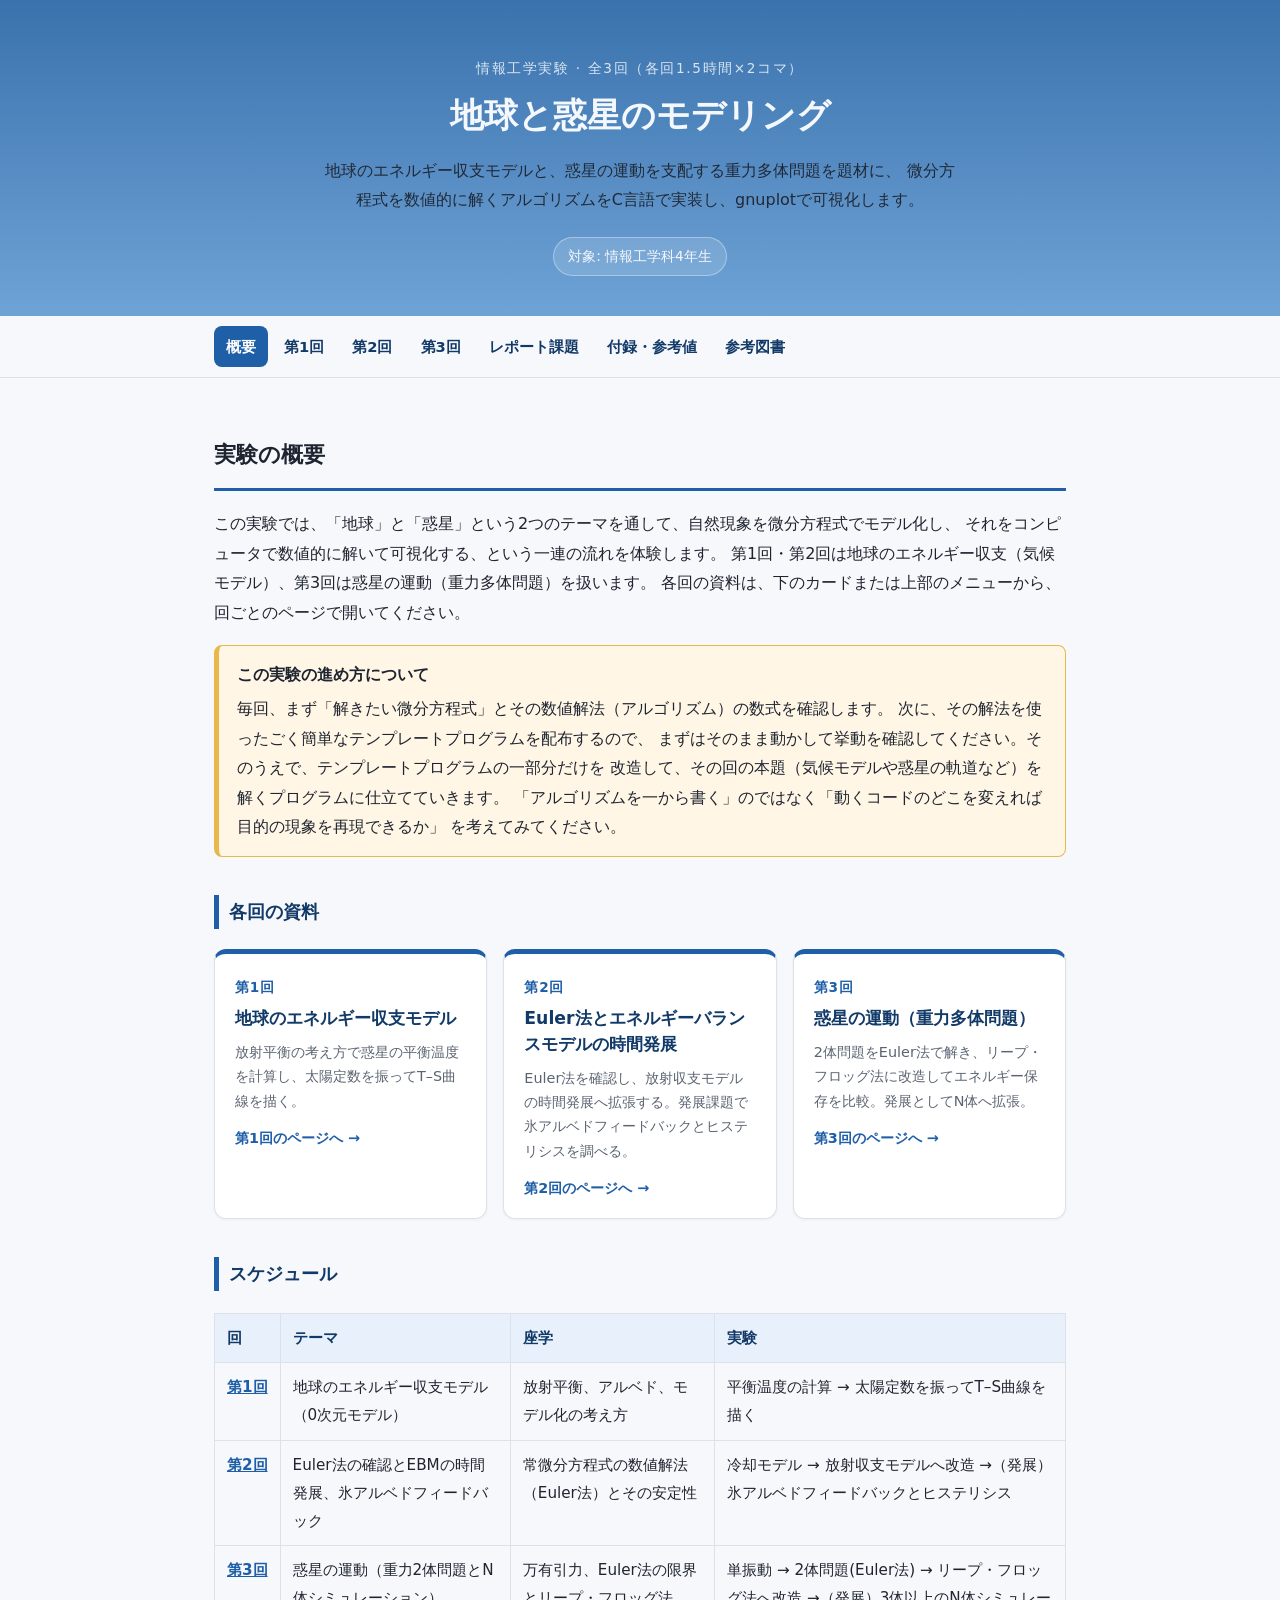
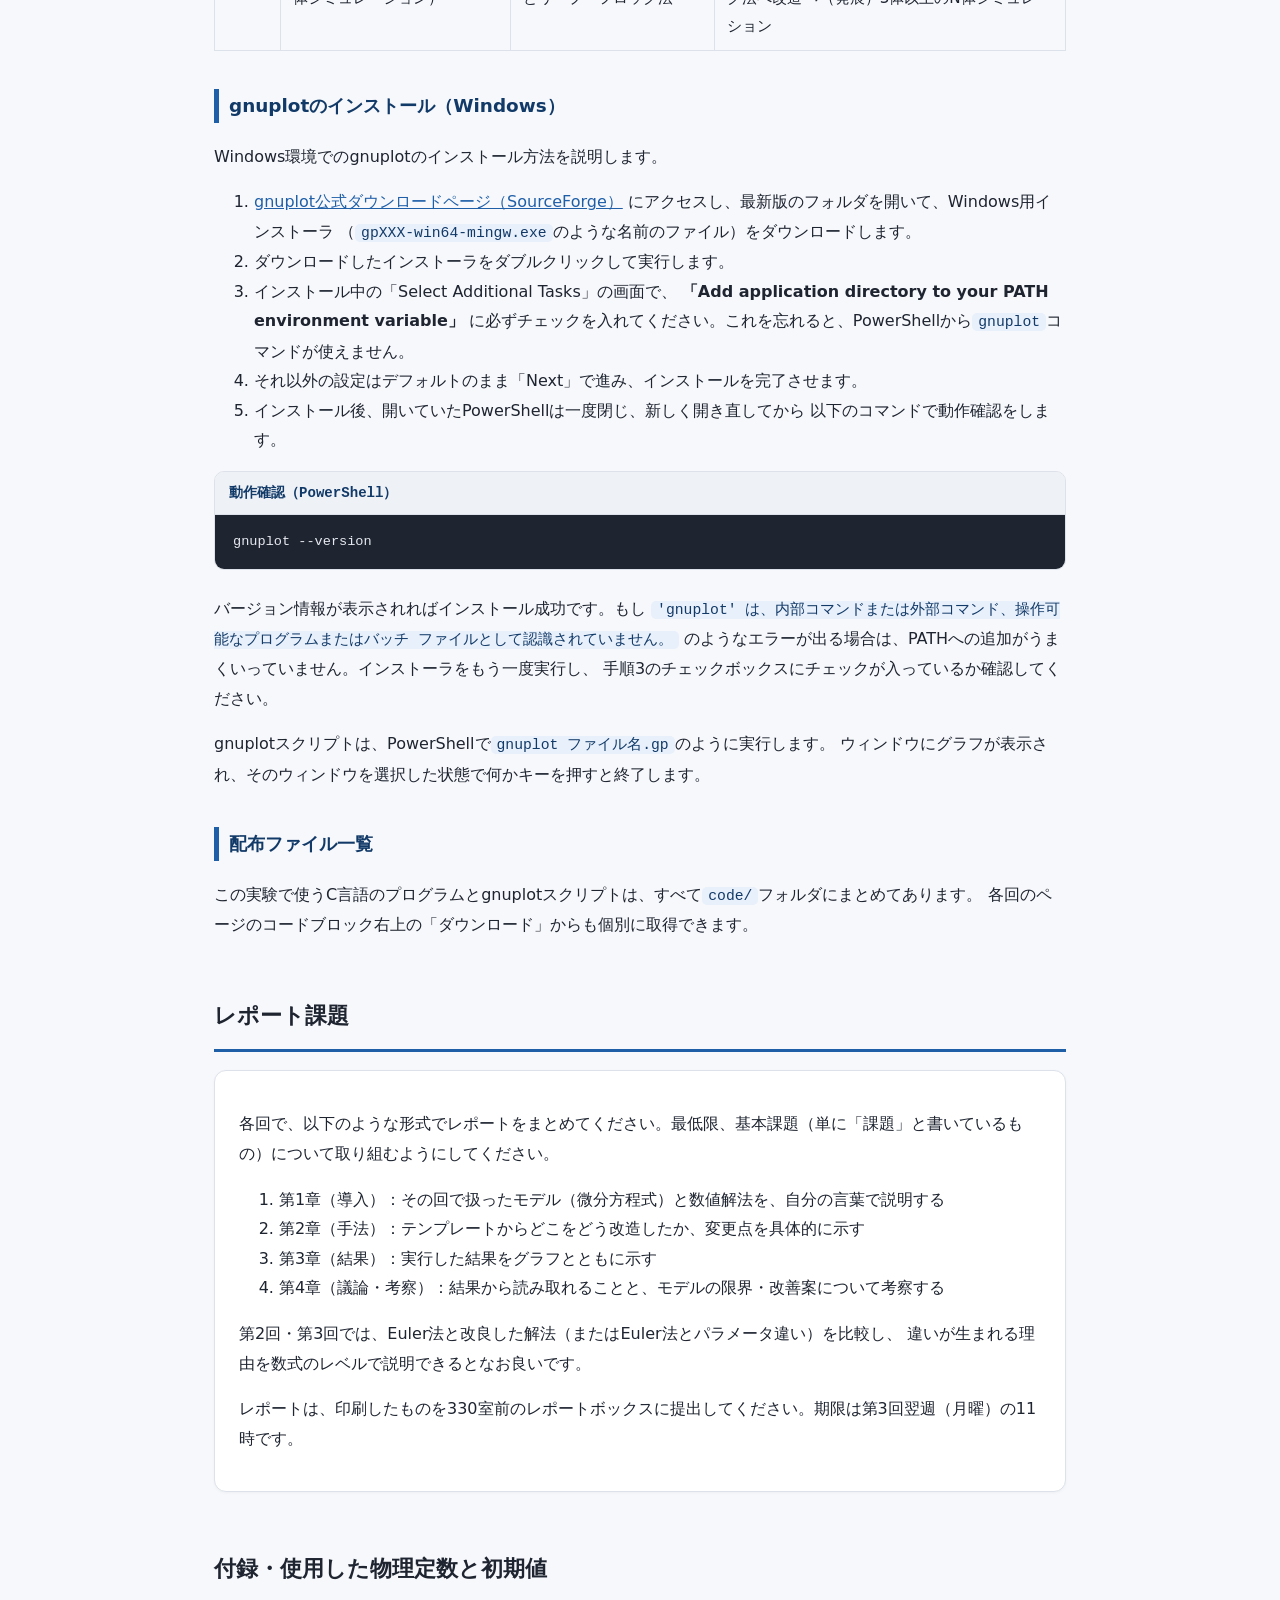
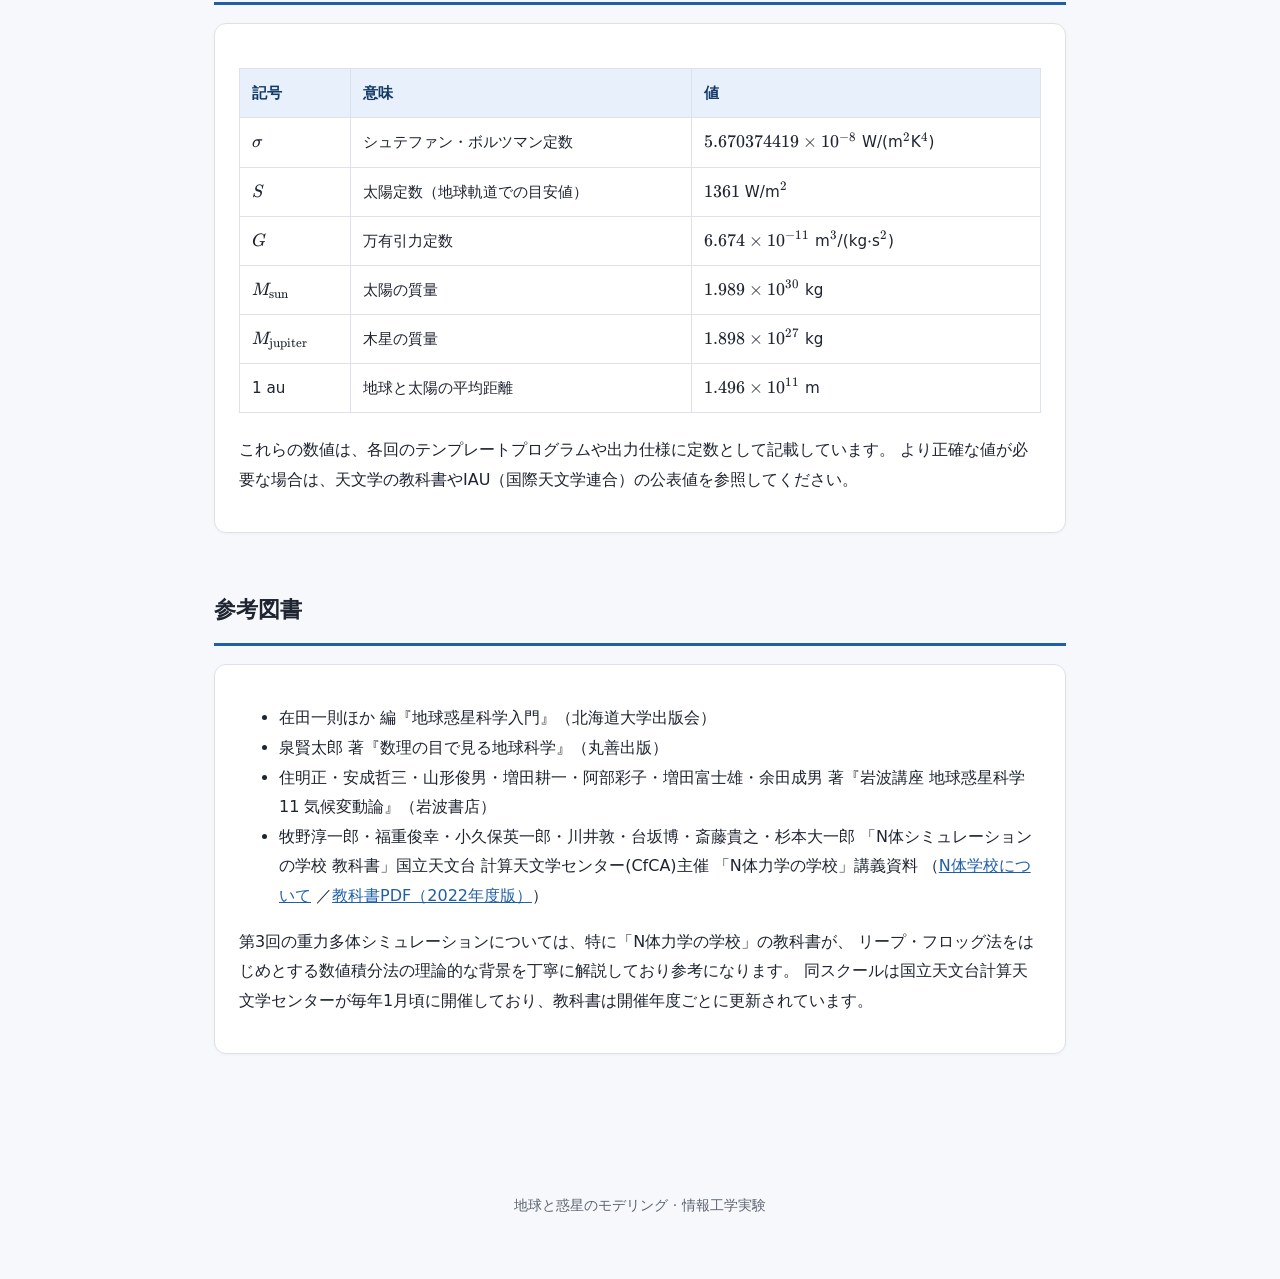
==== index.html @ ea616548 "first commit" ====
<!doctype html>
<html lang="ja">
<head>
<meta charset="UTF-8">
<meta name="viewport" content="width=device-width, initial-scale=1.0">
<title>地球と惑星のモデリング | 情報工学実験</title>
<meta name="description" content="情報工学科4年生向け「情報工学実験」全3回：地球と惑星のモデリング。C言語での数値シミュレーションとgnuplotによる可視化。">
<link rel="stylesheet" href="style.css">
<link rel="stylesheet" href="vendor/katex/katex.min.css">
</head>
<body>

<header class="hero">
  <div class="kicker">情報工学実験 &middot; 全3回（各回1.5時間&times;2コマ）</div>
  <h1>地球と惑星のモデリング</h1>
  <p class="lead">
    地球のエネルギー収支モデルと、惑星の運動を支配する重力多体問題を題材に、
    微分方程式を数値的に解くアルゴリズムをC言語で実装し、gnuplotで可視化します。
  </p>
  <div class="meta-badges">
    <span>対象: 情報工学科4年生</span>
  </div>
</header>

<nav class="toc">
  <ul>
    <li><a href="index.html" aria-current="page">概要</a></li>
    <li><a href="day1.html">第1回</a></li>
    <li><a href="day2.html">第2回</a></li>
    <li><a href="day3.html">第3回</a></li>
    <li><a href="index.html#report">レポート課題</a></li>
    <li><a href="index.html#reference">付録・参考値</a></li>
    <li><a href="index.html#books">参考図書</a></li>
  </ul>
</nav>

<div class="wrap">

<section id="overview" class="overview">
  <h2>実験の概要</h2>

  <p>
    この実験では、「地球」と「惑星」という2つのテーマを通して、自然現象を微分方程式でモデル化し、
    それをコンピュータで数値的に解いて可視化する、という一連の流れを体験します。
    第1回・第2回は地球のエネルギー収支（気候モデル）、第3回は惑星の運動（重力多体問題）を扱います。
    各回の資料は、下のカードまたは上部のメニューから、回ごとのページで開いてください。
  </p>

  <div class="point-box">
    <span class="label">この実験の進め方について</span>
    毎回、まず「解きたい微分方程式」とその数値解法（アルゴリズム）の数式を確認します。
    次に、その解法を使ったごく簡単なテンプレートプログラムを配布するので、
    まずはそのまま動かして挙動を確認してください。そのうえで、テンプレートプログラムの一部分だけを
    改造して、その回の本題（気候モデルや惑星の軌道など）を解くプログラムに仕立てていきます。
    「アルゴリズムを一から書く」のではなく「動くコードのどこを変えれば目的の現象を再現できるか」
    を考えてみてください。
  </div>

  <h3>各回の資料</h3>
  <div class="day-cards">
    <a class="day-card" href="day1.html">
      <span class="day-card-num">第1回</span>
      <span class="day-card-title">地球のエネルギー収支モデル</span>
      <span class="day-card-desc">放射平衡の考え方で惑星の平衡温度を計算し、太陽定数を振ってT–S曲線を描く。</span>
      <span class="day-card-go">第1回のページへ &rarr;</span>
    </a>
    <a class="day-card" href="day2.html">
      <span class="day-card-num">第2回</span>
      <span class="day-card-title">Euler法とエネルギーバランスモデルの時間発展</span>
      <span class="day-card-desc">Euler法を確認し、放射収支モデルの時間発展へ拡張する。発展課題で氷アルベドフィードバックとヒステリシスを調べる。</span>
      <span class="day-card-go">第2回のページへ &rarr;</span>
    </a>
    <a class="day-card" href="day3.html">
      <span class="day-card-num">第3回</span>
      <span class="day-card-title">惑星の運動（重力多体問題）</span>
      <span class="day-card-desc">2体問題をEuler法で解き、リープ・フロッグ法に改造してエネルギー保存を比較。発展としてN体へ拡張。</span>
      <span class="day-card-go">第3回のページへ &rarr;</span>
    </a>
  </div>

  <h3>スケジュール</h3>
  <table class="schedule">
    <tr>
      <th>回</th><th>テーマ</th><th>座学</th><th>実験</th>
    </tr>
    <tr>
      <td><a href="day1.html">第1回</a></td>
      <td>地球のエネルギー収支モデル（0次元モデル）</td>
      <td>放射平衡、アルベド、モデル化の考え方</td>
      <td>平衡温度の計算 &rarr; 太陽定数を振ってT–S曲線を描く</td>
    </tr>
    <tr>
      <td><a href="day2.html">第2回</a></td>
      <td>Euler法の確認とEBMの時間発展、氷アルベドフィードバック</td>
      <td>常微分方程式の数値解法（Euler法）とその安定性</td>
      <td>冷却モデル &rarr; 放射収支モデルへ改造 &rarr;（発展）氷アルベドフィードバックとヒステリシス</td>
    </tr>
    <tr>
      <td><a href="day3.html">第3回</a></td>
      <td>惑星の運動（重力2体問題とN体シミュレーション）</td>
      <td>万有引力、Euler法の限界とリープ・フロッグ法</td>
      <td>単振動 &rarr; 2体問題(Euler法) &rarr; リープ・フロッグ法へ改造 &rarr;（発展）3体以上のN体シミュレーション</td>
    </tr>
  </table>

  <h3>gnuplotのインストール（Windows）</h3>
  <p>
      Windows環境でのgnuplotのインストール方法を説明します。
  </p>
  <ol>
    <li>
      <a href="https://sourceforge.net/projects/gnuplot/files/gnuplot/" target="_blank" rel="noopener">gnuplot公式ダウンロードページ（SourceForge）</a>
      にアクセスし、最新版のフォルダを開いて、Windows用インストーラ
      （<code>gpXXX-win64-mingw.exe</code>のような名前のファイル）をダウンロードします。
    </li>
    <li>ダウンロードしたインストーラをダブルクリックして実行します。</li>
    <li>
      インストール中の「Select Additional Tasks」の画面で、
      <strong>「Add application directory to your PATH environment variable」</strong>
      に必ずチェックを入れてください。これを忘れると、PowerShellから<code>gnuplot</code>コマンドが使えません。
    </li>
    <li>それ以外の設定はデフォルトのまま「Next」で進み、インストールを完了させます。</li>
    <li>
      インストール後、開いていたPowerShellは一度閉じ、新しく開き直してから
      以下のコマンドで動作確認をします。
    </li>
  </ol>
  <div class="code-file">
    <div class="code-file-header"><code>動作確認（PowerShell）</code></div>
    <pre><code>gnuplot --version</code></pre>
  </div>
  <p>
    バージョン情報が表示されればインストール成功です。もし
    <code>'gnuplot' は、内部コマンドまたは外部コマンド、操作可能なプログラムまたはバッチ ファイルとして認識されていません。</code>
    のようなエラーが出る場合は、PATHへの追加がうまくいっていません。インストーラをもう一度実行し、
    手順3のチェックボックスにチェックが入っているか確認してください。
  </p>
  <p>
    gnuplotスクリプトは、PowerShellで<code>gnuplot ファイル名.gp</code>のように実行します。
    ウィンドウにグラフが表示され、そのウィンドウを選択した状態で何かキーを押すと終了します。
  </p>

  <h3>配布ファイル一覧</h3>
  <p>
    この実験で使うC言語のプログラムとgnuplotスクリプトは、すべて<code>code/</code>フォルダにまとめてあります。
    各回のページのコードブロック右上の「ダウンロード」からも個別に取得できます。
  </p>
</section>

<section id="report" class="reference">
  <h2>レポート課題</h2>
  <div class="card">
    <p>各回で、以下のような形式でレポートをまとめてください。最低限、基本課題（単に「課題」と書いているもの）について取り組むようにしてください。</p>
    <ol>
      <li>第1章（導入）：その回で扱ったモデル（微分方程式）と数値解法を、自分の言葉で説明する</li>
      <li>第2章（手法）：テンプレートからどこをどう改造したか、変更点を具体的に示す</li>
      <li>第3章（結果）：実行した結果をグラフとともに示す</li>
      <li>第4章（議論・考察）：結果から読み取れることと、モデルの限界・改善案について考察する</li>
    </ol>
    <p>
      第2回・第3回では、Euler法と改良した解法（またはEuler法とパラメータ違い）を比較し、
      違いが生まれる理由を数式のレベルで説明できるとなお良いです。
    </p>
    <p>
      レポートは、印刷したものを330室前のレポートボックスに提出してください。期限は第3回翌週（月曜）の11時です。
    </p>
  </div>
</section>

<section id="reference" class="reference">
  <h2>付録・使用した物理定数と初期値</h2>
  <div class="card">
    <table class="schedule">
      <tr><th>記号</th><th>意味</th><th>値</th></tr>
      <tr><td>$\sigma$</td><td>シュテファン・ボルツマン定数</td><td>$5.670374419\times10^{-8}$ W/(m$^2$K$^4$)</td></tr>
      <tr><td>$S$</td><td>太陽定数（地球軌道での目安値）</td><td>$1361$ W/m$^2$</td></tr>
      <tr><td>$G$</td><td>万有引力定数</td><td>$6.674\times10^{-11}$ m$^3$/(kg$\cdot$s$^2$)</td></tr>
      <tr><td>$M_{\text{sun}}$</td><td>太陽の質量</td><td>$1.989\times10^{30}$ kg</td></tr>
      <tr><td>$M_{\text{jupiter}}$</td><td>木星の質量</td><td>$1.898\times10^{27}$ kg</td></tr>
      <tr><td>1 au</td><td>地球と太陽の平均距離</td><td>$1.496\times10^{11}$ m</td></tr>
    </table>
    <p>
      これらの数値は、各回のテンプレートプログラムや出力仕様に定数として記載しています。
      より正確な値が必要な場合は、天文学の教科書やIAU（国際天文学連合）の公表値を参照してください。
    </p>
  </div>
</section>

<section id="books" class="reference">
  <h2>参考図書</h2>
  <div class="card">
    <ul>
      <li>在田一則ほか 編『地球惑星科学入門』（北海道大学出版会）</li>
      <li>泉賢太郎 著『数理の目で見る地球科学』（丸善出版）</li>
      <li>住明正・安成哲三・山形俊男・増田耕一・阿部彩子・増田富士雄・余田成男 著『岩波講座 地球惑星科学11 気候変動論』（岩波書店）</li>
      <li>
        牧野淳一郎・福重俊幸・小久保英一郎・川井敦・台坂博・斎藤貴之・杉本大一郎
        「N体シミュレーションの学校 教科書」国立天文台 計算天文学センター(CfCA)主催
        「N体力学の学校」講義資料
        （<a href="https://www.cfca.nao.ac.jp/content/n%E4%BD%93%E5%AD%A6%E6%A0%A1" target="_blank" rel="noopener">N体学校について</a>
        ／<a href="https://www.cfca.nao.ac.jp/files/nbody_note_fy2022v2.pdf" target="_blank" rel="noopener">教科書PDF（2022年度版）</a>）
      </li>
    </ul>
    <p>
      第3回の重力多体シミュレーションについては、特に「N体力学の学校」の教科書が、
      リープ・フロッグ法をはじめとする数値積分法の理論的な背景を丁寧に解説しており参考になります。
      同スクールは国立天文台計算天文学センターが毎年1月頃に開催しており、教科書は開催年度ごとに更新されています。
    </p>
  </div>
</section>

</div>

<footer>
  地球と惑星のモデリング &middot; 情報工学実験
</footer>

<script src="vendor/katex/katex.min.js"></script>
<script src="vendor/katex/auto-render.min.js"></script>
<script>
  document.addEventListener("DOMContentLoaded", function () {
    renderMathInElement(document.body, {
      delimiters: [
        { left: "$$", right: "$$", display: true },
        { left: "$", right: "$", display: false }
      ],
      throwOnError: false
    });
  });
</script>

</body>
</html>
---- style.css ----
:root {
  --bg: #f7f8fb;
  --bg-card: #ffffff;
  --text: #1e2430;
  --text-muted: #5b6472;
  --accent: #1f5fa8;
  --accent-dark: #123a68;
  --accent-soft: #e8f0fb;
  --border: #dde2ea;
  --code-bg: #1e2430;
  --code-text: #e6e9ef;
  --warn-bg: #fff6e5;
  --warn-border: #e8b84b;
  --task-bg: #eef7f0;
  --task-border: #4caf7d;
  --max-width: 900px;
}

* { box-sizing: border-box; }

html { scroll-behavior: smooth; }

body {
  margin: 0;
  background: var(--bg);
  color: var(--text);
  font-family: "Hiragino Sans", "Yu Gothic", "Noto Sans JP", "Segoe UI", system-ui, sans-serif;
  line-height: 1.85;
  font-size: 16px;
}

.wrap {
  max-width: var(--max-width);
  margin: 0 auto;
  padding: 0 24px 80px;
}

/* ---------- ヘッダー ---------- */
header.hero {
  padding: 56px 24px 40px;
  text-align: center;
  background: linear-gradient(180deg, #3a72ad 0%, #6ea3d6 100%);
  color: #f4f7fc;
}

header.hero .kicker {
  letter-spacing: .12em;
  font-size: .85rem;
  text-transform: uppercase;
  opacity: .85;
  margin-bottom: 10px;
}

header.hero h1 {
  margin: 0 0 14px;
  font-size: 2.1rem;
  line-height: 1.5;
}

header.hero p.lead {
  max-width: 640px;
  margin: 0 auto;
  opacity: .95;
  font-size: 1rem;
}

.meta-badges {
  display: flex;
  flex-wrap: wrap;
  gap: 10px;
  justify-content: center;
  margin-top: 22px;
}

.meta-badges span {
  background: rgba(255,255,255,.14);
  border: 1px solid rgba(255,255,255,.35);
  border-radius: 999px;
  padding: 6px 14px;
  font-size: .85rem;
}

/* 各回ページ用のコンパクトなヘッダー */
header.hero.hero-sm { padding: 34px 24px 30px; }
header.hero.hero-sm h1 { font-size: 1.7rem; margin: 10px 0 0; }
header.hero.hero-sm .day-badge {
  display: inline-block;
  background: rgba(255,255,255,.2);
  border: 1px solid rgba(255,255,255,.45);
  border-radius: 999px;
  padding: 3px 16px;
  font-size: .95rem;
  font-weight: 700;
}

/* ---------- ナビ ---------- */
nav.toc {
  position: sticky;
  top: 0;
  z-index: 10;
  background: rgba(247,248,251,.94);
  backdrop-filter: blur(6px);
  border-bottom: 1px solid var(--border);
}

nav.toc ul {
  list-style: none;
  display: flex;
  flex-wrap: wrap;
  gap: 4px;
  max-width: var(--max-width);
  margin: 0 auto;
  padding: 10px 24px;
}

nav.toc a {
  display: inline-block;
  padding: 7px 12px;
  border-radius: 8px;
  color: var(--accent-dark);
  text-decoration: none;
  font-size: .92rem;
  font-weight: 600;
}

nav.toc a:hover { background: var(--accent-soft); }
nav.toc a[aria-current="page"] {
  background: var(--accent);
  color: #fff;
}

/* ---------- 見出し ---------- */
section.overview h2, section.reference h2 {
  margin-top: 56px;
  border-bottom: 3px solid var(--accent);
  padding-bottom: 12px;
  font-size: 1.4rem;
}

h3 {
  margin-top: 38px;
  font-size: 1.15rem;
  color: var(--accent-dark);
  border-left: 5px solid var(--accent);
  padding-left: 10px;
}

section.day-page > .goal-box:first-child { margin-top: 36px; }

h4 {
  margin-top: 26px;
  font-size: 1.02rem;
  color: var(--text);
}

p { color: var(--text); }

/* ---------- カード / ボックス ---------- */
.card {
  background: var(--bg-card);
  border: 1px solid var(--border);
  border-radius: 12px;
  padding: 22px 24px;
  margin: 18px 0;
  box-shadow: 0 1px 3px rgba(20,30,60,.04);
}

.goal-box {
  background: var(--accent-soft);
  border: 1px solid #c9dcf3;
  border-radius: 12px;
  padding: 18px 22px;
  margin: 20px 0;
}
.goal-box h4 { margin-top: 0; color: var(--accent-dark); }
.goal-box ul { margin: 6px 0 0; padding-left: 1.2em; }

.point-box {
  background: var(--warn-bg);
  border: 1px solid var(--warn-border);
  border-left: 5px solid var(--warn-border);
  border-radius: 8px;
  padding: 14px 18px;
  margin: 18px 0;
}
.point-box .label { font-weight: 700; margin-bottom: 4px; display: block; }

.task-box {
  background: var(--task-bg);
  border: 1px solid var(--task-border);
  border-left: 5px solid var(--task-border);
  border-radius: 8px;
  padding: 14px 18px;
  margin: 18px 0;
}
.task-box .label { font-weight: 700; margin-bottom: 4px; display: block; color: #245a3d; }

/* ---------- 各回へのカード(トップページ) ---------- */
.day-cards {
  display: grid;
  grid-template-columns: repeat(auto-fit, minmax(250px, 1fr));
  gap: 16px;
  margin: 20px 0;
}

.day-card {
  display: block;
  background: var(--bg-card);
  border: 1px solid var(--border);
  border-top: 5px solid var(--accent);
  border-radius: 12px;
  padding: 18px 20px 16px;
  text-decoration: none;
  color: var(--text);
  box-shadow: 0 1px 3px rgba(20,30,60,.05);
  transition: transform .12s ease, box-shadow .12s ease;
}
.day-card:hover { transform: translateY(-2px); box-shadow: 0 6px 16px rgba(20,30,60,.10); }
.day-card .day-card-num { font-size: .85rem; font-weight: 700; color: var(--accent); letter-spacing: .06em; }
.day-card .day-card-title { display: block; font-size: 1.08rem; font-weight: 700; color: var(--accent-dark); line-height: 1.5; margin: 4px 0 8px; }
.day-card .day-card-desc { display: block; font-size: .9rem; color: var(--text-muted); line-height: 1.7; }
.day-card .day-card-go { display: block; margin-top: 12px; font-size: .9rem; font-weight: 700; color: var(--accent); }

/* ---------- 前へ / 次へ ---------- */
.pager {
  display: flex;
  gap: 16px;
  margin: 64px 0 0;
}
.pager a {
  flex: 1;
  display: block;
  padding: 16px 20px;
  background: var(--bg-card);
  border: 1px solid var(--border);
  border-radius: 12px;
  text-decoration: none;
  color: var(--accent-dark);
  font-weight: 700;
  line-height: 1.5;
}
.pager a:hover { background: var(--accent-soft); }
.pager a.next { text-align: right; }
.pager a .pager-label { display: block; font-size: .8rem; font-weight: 600; color: var(--text-muted); }
.pager .pager-spacer { flex: 1; }

/* ---------- コード ---------- */
.code-file {
  margin: 16px 0 24px;
  border: 1px solid var(--border);
  border-radius: 10px;
  overflow: hidden;
}

.code-file .code-file-header {
  background: #eef1f6;
  border-bottom: 1px solid var(--border);
  padding: 8px 14px;
  display: flex;
  justify-content: space-between;
  align-items: center;
  font-size: .88rem;
}

.code-file .code-file-header code {
  font-weight: 700;
  color: var(--accent-dark);
  background: none;
  padding: 0;
}

.code-file .code-file-header a {
  color: var(--accent);
  text-decoration: none;
  font-weight: 600;
  white-space: nowrap;
}
.code-file .code-file-header a:hover { text-decoration: underline; }

pre {
  margin: 0;
  padding: 16px 18px;
  overflow-x: auto;
  background: var(--code-bg);
  color: var(--code-text);
  font-size: .85rem;
  line-height: 1.6;
}

code {
  font-family: "SFMono-Regular", Menlo, Consolas, "Courier New", monospace;
}

p code, li code {
  background: var(--accent-soft);
  color: var(--accent-dark);
  padding: 1px 6px;
  border-radius: 5px;
  font-size: .92em;
}

/* ---------- 数式 ---------- */
.katex-display { margin: 1.1em 0; overflow-x: auto; overflow-y: hidden; }

/* ---------- テーブル ---------- */
table.schedule {
  width: 100%;
  border-collapse: collapse;
  margin: 22px 0;
  font-size: .95rem;
}
table.schedule th, table.schedule td {
  border: 1px solid var(--border);
  padding: 10px 12px;
  text-align: left;
  vertical-align: top;
}
table.schedule th {
  background: var(--accent-soft);
  color: var(--accent-dark);
}
table.schedule td a { font-weight: 700; white-space: nowrap; }

/* ---------- フッター ---------- */
footer {
  text-align: center;
  padding: 40px 24px 60px;
  color: var(--text-muted);
  font-size: .88rem;
}

a { color: var(--accent); }

.opt-tag {
  display: inline-block;
  font-size: .78rem;
  font-weight: 700;
  background: #f0e6fb;
  color: #6a3aa8;
  border: 1px solid #d9c3f2;
  border-radius: 999px;
  padding: 2px 10px;
  margin-left: 8px;
  vertical-align: middle;
}

@media (max-width: 640px) {
  header.hero h1 { font-size: 1.5rem; }
  header.hero.hero-sm h1 { font-size: 1.3rem; }
  .wrap { padding: 0 14px 60px; }
  .pager { flex-direction: column; }
  .pager a.next { text-align: left; }
}

/* 出力仕様ボックス（改造課題で、プログラムが満たすべき出力形式を示す） */
.spec-box { background:#f3f6fb; border:1px solid #c9dcf3; border-left:5px solid var(--accent); border-radius:8px; padding:14px 18px; margin:18px 0; }
.spec-box .label { font-weight:700; color:var(--accent-dark); display:block; margin-bottom:6px; }
.spec-box p { margin:0 0 10px; }
.spec-box table { width:100%; border-collapse:collapse; font-size:.93rem; }
.spec-box th, .spec-box td { border-top:1px solid var(--border); padding:6px 8px; text-align:left; vertical-align:top; }
.spec-box th { width:9em; white-space:nowrap; color:var(--accent-dark); }
.spec-box .spec-note { margin:10px 0 0; font-size:.9rem; color:#445; }
@media (max-width:640px) { .spec-box th { white-space:normal; width:6em; } }

/* 図（インラインSVG＋キャプション） */
.fig { margin:18px 0; padding:12px 14px; background:#fff; border:1px solid var(--border); border-radius:8px; }
.fig figcaption { margin-top:8px; font-size:.92rem; color:var(--text-muted); line-height:1.7; }
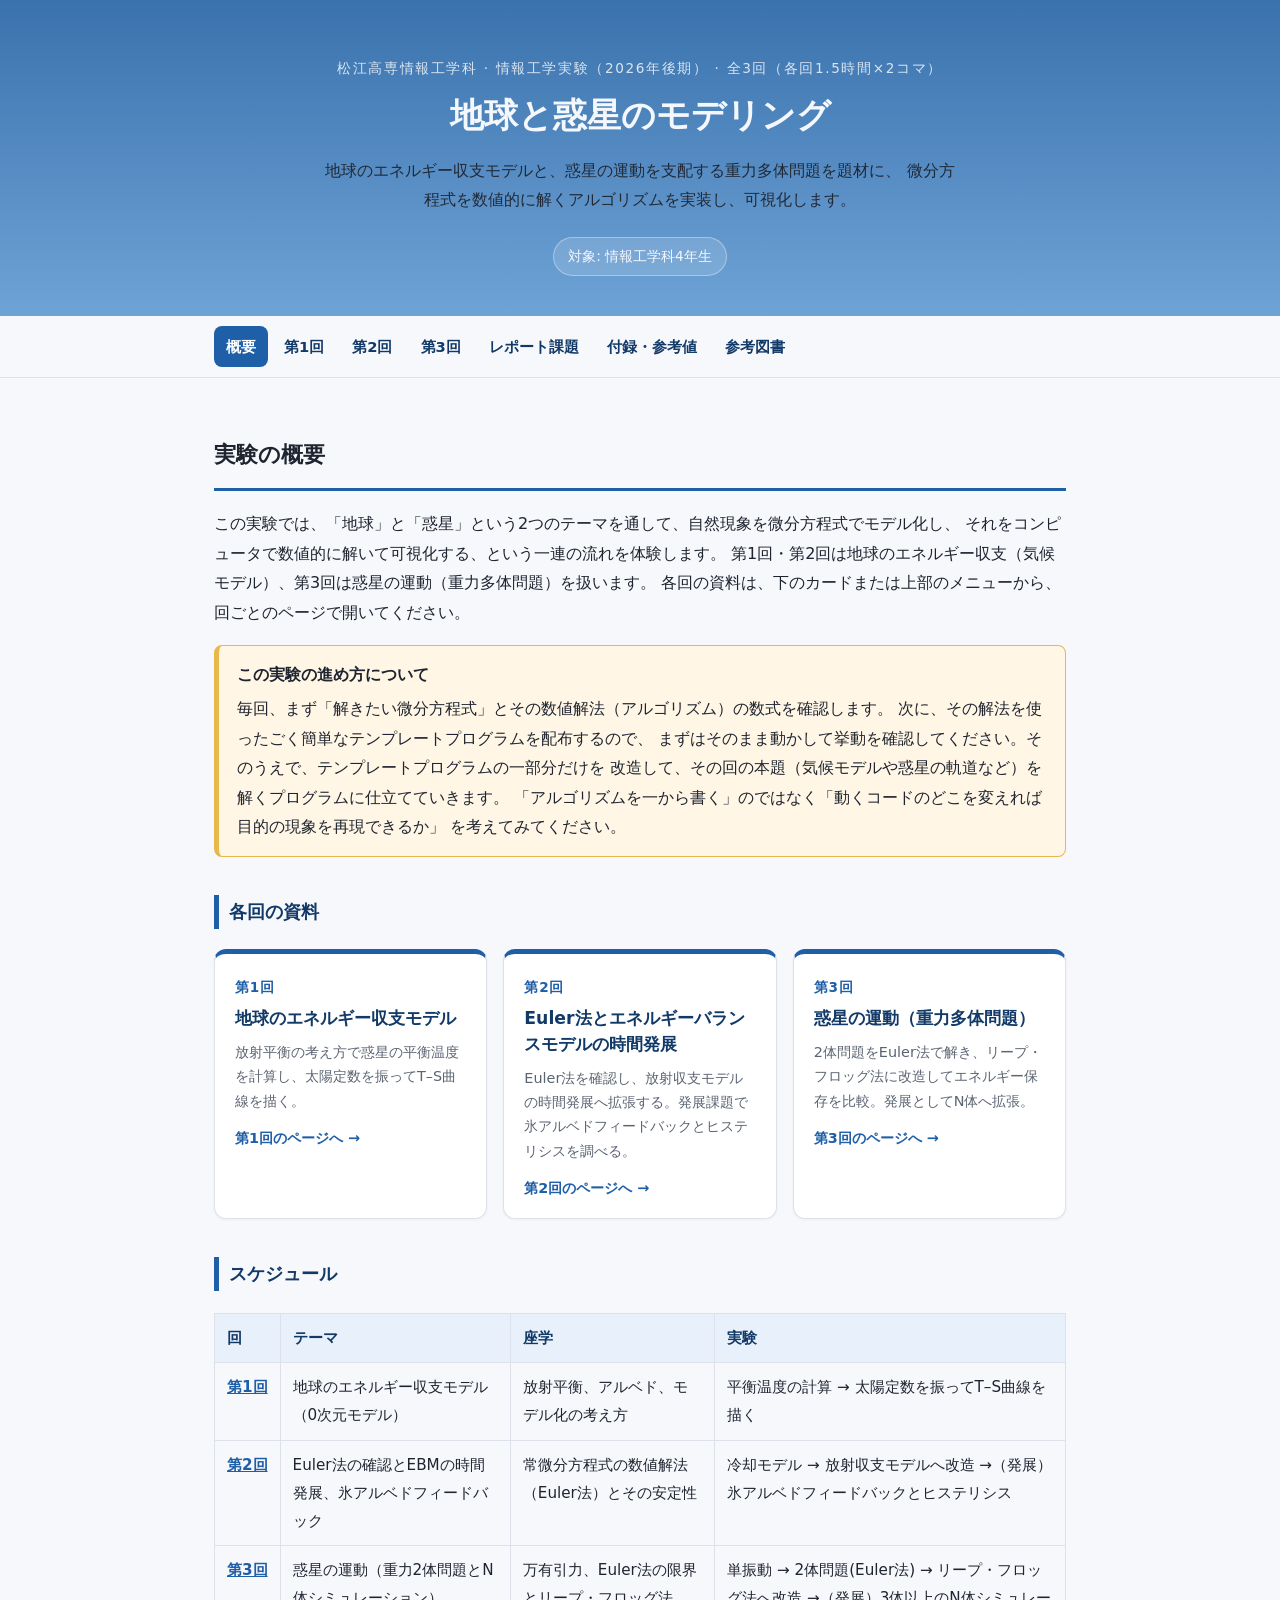
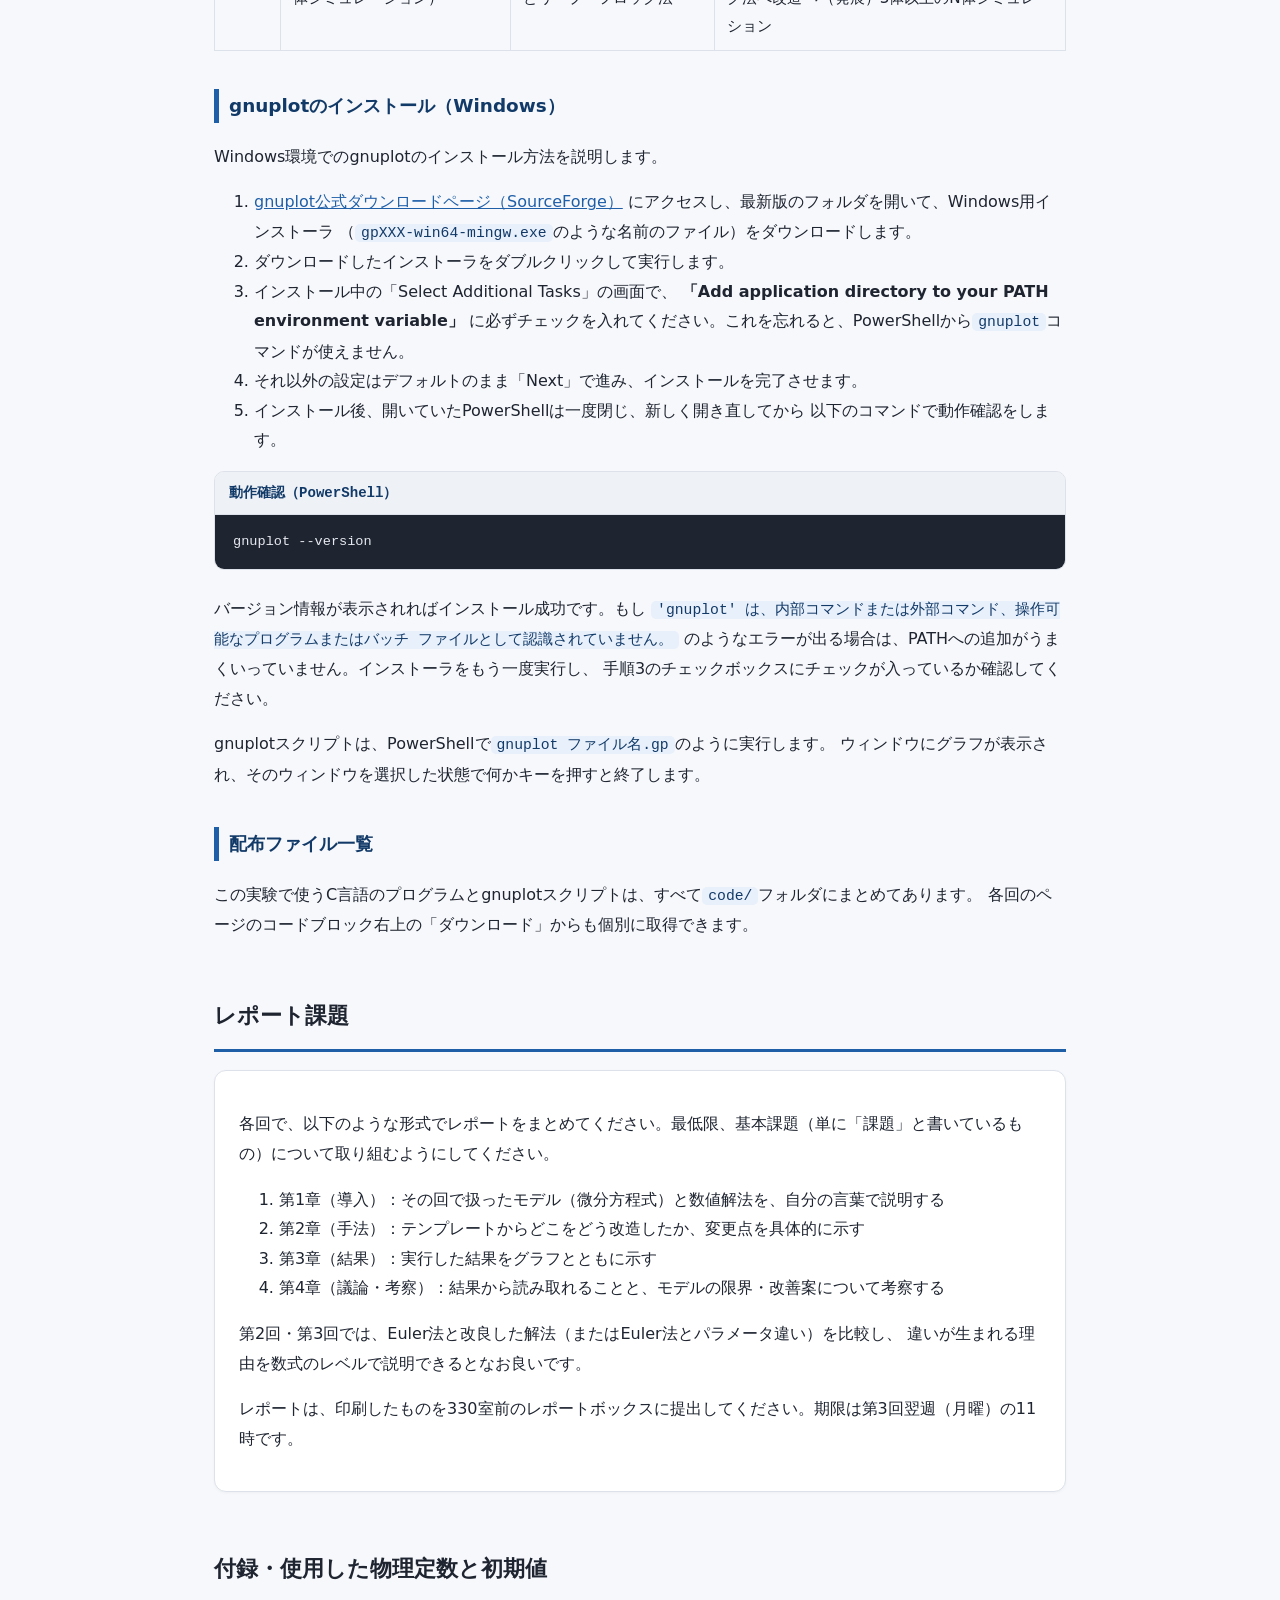
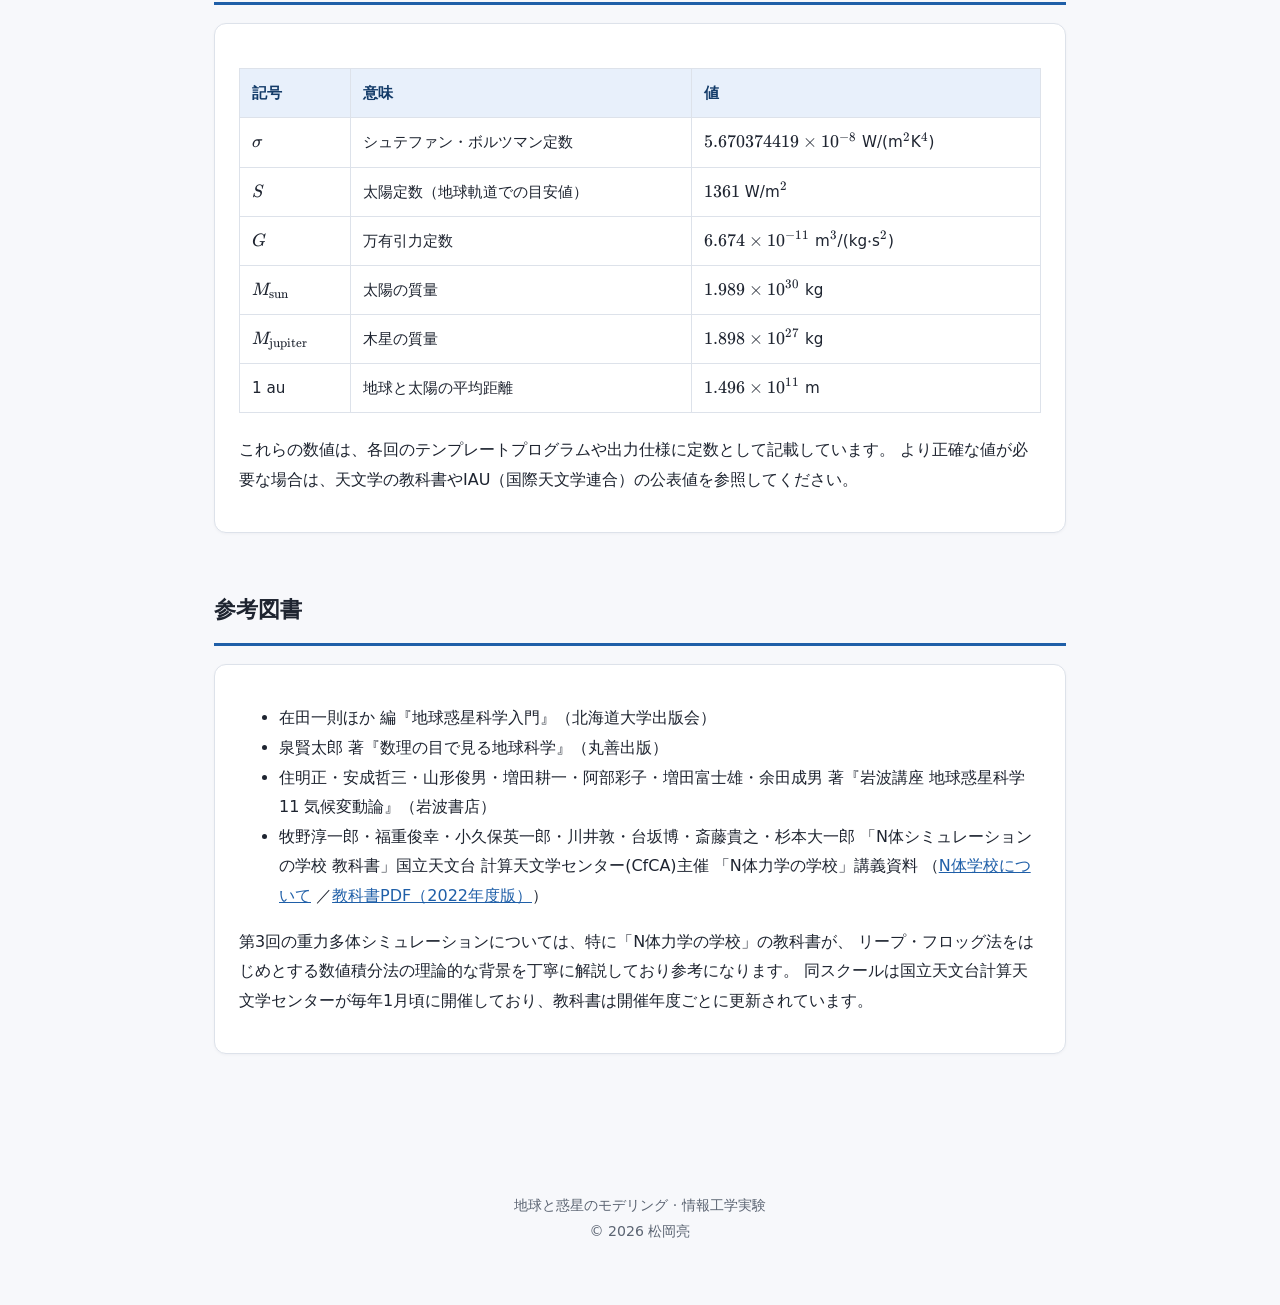
==== commit 8a143732: "added copyright" ====
--- a/index.html
+++ b/index.html
@@ -4,18 +4,18 @@
 <meta charset="UTF-8">
 <meta name="viewport" content="width=device-width, initial-scale=1.0">
 <title>地球と惑星のモデリング | 情報工学実験</title>
-<meta name="description" content="情報工学科4年生向け「情報工学実験」全3回：地球と惑星のモデリング。C言語での数値シミュレーションとgnuplotによる可視化。">
+<meta name="description" content="情報工学科4年生向け「情報工学実験」全3回：地球と惑星のモデリング。数値シミュレーションと可視化。">
 <link rel="stylesheet" href="style.css">
 <link rel="stylesheet" href="vendor/katex/katex.min.css">
 </head>
 <body>
 
 <header class="hero">
-  <div class="kicker">情報工学実験 &middot; 全3回（各回1.5時間&times;2コマ）</div>
+  <div class="kicker">松江高専情報工学科 &middot; 情報工学実験（2026年後期） &middot; 全3回（各回1.5時間&times;2コマ）</div>
   <h1>地球と惑星のモデリング</h1>
   <p class="lead">
     地球のエネルギー収支モデルと、惑星の運動を支配する重力多体問題を題材に、
-    微分方程式を数値的に解くアルゴリズムをC言語で実装し、gnuplotで可視化します。
+    微分方程式を数値的に解くアルゴリズムを実装し、可視化します。
   </p>
   <div class="meta-badges">
     <span>対象: 情報工学科4年生</span>
@@ -212,7 +212,8 @@
 </div>
 
 <footer>
-  地球と惑星のモデリング &middot; 情報工学実験
+  地球と惑星のモデリング &middot; 情報工学実験<br>
+  &copy; 2026 松岡亮
 </footer>
 
 <script src="vendor/katex/katex.min.js"></script>
